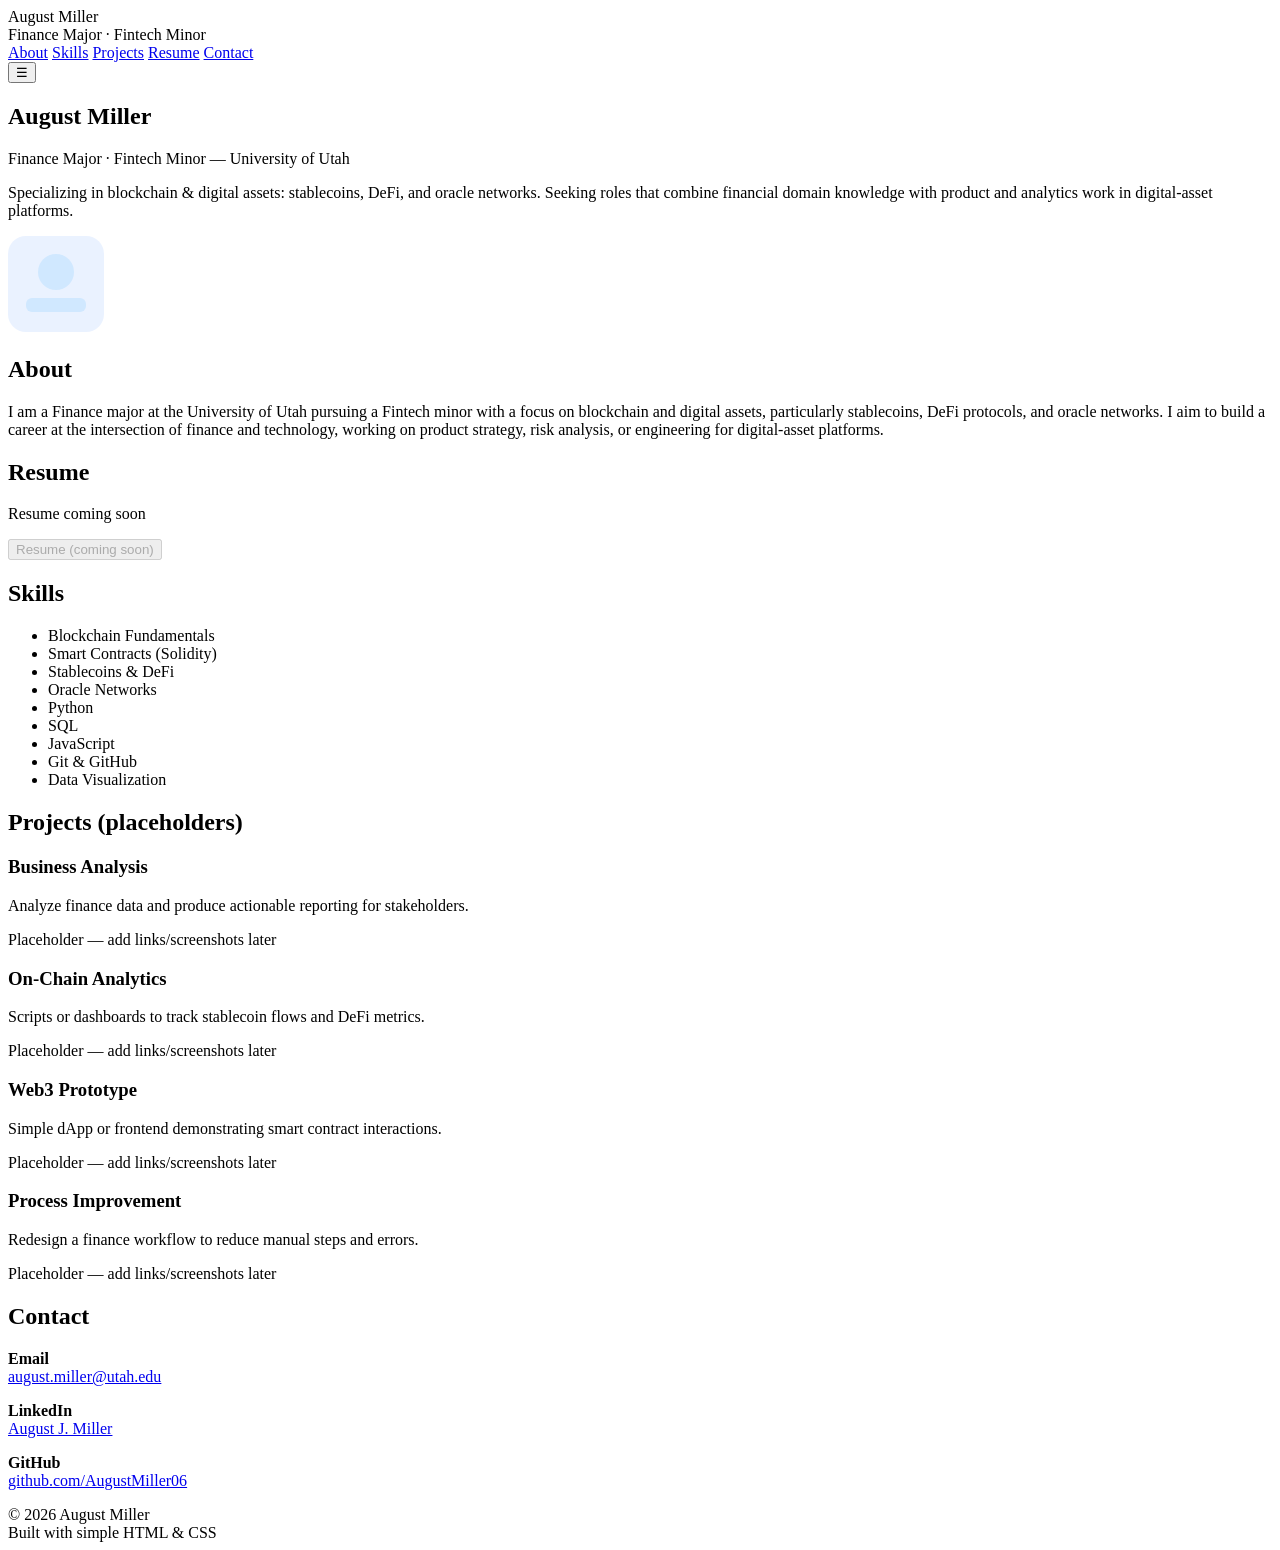
==== index.html @ 01db29d3 "Rename index_Version5.html to index.html" ====
<!doctype html>
<html lang="en">
<head>
  <meta charset="utf-8" />
  <meta name="viewport" content="width=device-width,initial-scale=1" />
  <title>August Miller — Portfolio</title>

  <!-- Google Font -->
  <link href="https://fonts.googleapis.com/css2?family=Inter:wght@300;400;600;700&display=swap" rel="stylesheet">

  <!-- Stylesheet -->
  <link rel="stylesheet" href="styles.css">
</head>
<body>
  <header class="site-header">
    <div class="wrap header-inner">
      <div class="brand">
        <div class="name">August Miller</div>
        <div class="title">Finance Major · Fintech Minor</div>
      </div>

      <nav class="main-nav" aria-label="Primary">
        <a href="#about">About</a>
        <a href="#skills">Skills</a>
        <a href="#projects">Projects</a>
        <a href="#resume">Resume</a>
        <a href="#contact">Contact</a>
      </nav>

      <button class="nav-toggle" aria-expanded="false" aria-label="Toggle navigation">☰</button>
    </div>
  </header>

  <main>
    <section class="hero">
      <div class="wrap hero-inner">
        <div class="hero-left">
          <h1 class="hero-name">August Miller</h1>
          <p class="hero-role">Finance Major · Fintech Minor — University of Utah</p>
          <p class="hero-blurb">
            Specializing in blockchain & digital assets: stablecoins, DeFi, and oracle networks. Seeking roles
            that combine financial domain knowledge with product and analytics work in digital‑asset platforms.
          </p>
        </div>
        <div class="hero-right" aria-hidden="true">
          <div class="avatar" title="August Miller">
            <svg width="96" height="96" viewBox="0 0 96 96" fill="none" xmlns="http://www.w3.org/2000/svg">
              <rect width="96" height="96" rx="18" fill="#EAF2FF"/>
              <circle cx="48" cy="36" r="18" fill="#D0E8FF"/>
              <rect x="18" y="62" width="60" height="14" rx="6" fill="#D0E8FF"/>
            </svg>
          </div>
        </div>
      </div>
    </section>

    <section id="about" class="section">
      <div class="wrap section-grid">
        <div class="card">
          <h2>About</h2>
          <p>
            I am a Finance major at the University of Utah pursuing a Fintech minor with a focus on blockchain and digital assets,
            particularly stablecoins, DeFi protocols, and oracle networks. I aim to build a career at the intersection of finance and technology,
            working on product strategy, risk analysis, or engineering for digital‑asset platforms.
          </p>
        </div>

        <div class="card">
          <h2 id="resume">Resume</h2>
          <p class="muted">Resume coming soon</p>
          <div class="card-cta">
            <button class="btn" disabled>Resume (coming soon)</button>
          </div>
        </div>
      </div>
    </section>

    <section id="skills" class="section">
      <div class="wrap">
        <h2>Skills</h2>
        <ul class="skills-grid" aria-label="Skills list">
          <li>Blockchain Fundamentals</li>
          <li>Smart Contracts (Solidity)</li>
          <li>Stablecoins & DeFi</li>
          <li>Oracle Networks</li>
          <li>Python</li>
          <li>SQL</li>
          <li>JavaScript</li>
          <li>Git & GitHub</li>
          <li>Data Visualization</li>
        </ul>
      </div>
    </section>

    <section id="projects" class="section">
      <div class="wrap">
        <h2>Projects (placeholders)</h2>
        <div class="projects-grid">
          <article class="project-card">
            <h3>Business Analysis</h3>
            <p>Analyze finance data and produce actionable reporting for stakeholders.</p>
            <p class="small muted">Placeholder — add links/screenshots later</p>
          </article>

          <article class="project-card">
            <h3>On‑Chain Analytics</h3>
            <p>Scripts or dashboards to track stablecoin flows and DeFi metrics.</p>
            <p class="small muted">Placeholder — add links/screenshots later</p>
          </article>

          <article class="project-card">
            <h3>Web3 Prototype</h3>
            <p>Simple dApp or frontend demonstrating smart contract interactions.</p>
            <p class="small muted">Placeholder — add links/screenshots later</p>
          </article>

          <article class="project-card">
            <h3>Process Improvement</h3>
            <p>Redesign a finance workflow to reduce manual steps and errors.</p>
            <p class="small muted">Placeholder — add links/screenshots later</p>
          </article>
        </div>
      </div>
    </section>

    <section id="contact" class="section">
      <div class="wrap">
        <h2>Contact</h2>
        <div class="contact-grid">
          <div>
            <p><strong>Email</strong><br><a href="mailto:august.miller@utah.edu">august.miller@utah.edu</a></p>
          </div>
          <div>
            <p><strong>LinkedIn</strong><br><a href="https://www.linkedin.com/in/august-j-miller/" target="_blank" rel="noopener">August J. Miller</a></p>
          </div>
          <div>
            <p><strong>GitHub</strong><br><a href="https://github.com/AugustMiller06" target="_blank" rel="noopener">github.com/AugustMiller06</a></p>
          </div>
        </div>
      </div>
    </section>
  </main>

  <footer class="site-footer">
    <div class="wrap">
      <div class="footer-inner">
        <div class="small muted">&copy; <span id="year"></span> August Miller</div>
        <div class="small muted">Built with simple HTML & CSS</div>
      </div>
    </div>
  </footer>

  <script>
    // Year
    document.getElementById('year').textContent = new Date().getFullYear();

    // Mobile nav toggle
    const navToggle = document.querySelector('.nav-toggle');
    const nav = document.querySelector('.main-nav');
    navToggle.addEventListener('click', () => {
      const expanded = navToggle.getAttribute('aria-expanded') === 'true';
      navToggle.setAttribute('aria-expanded', String(!expanded));
      nav.classList.toggle('open');
    });

    // Smooth scroll
    document.querySelectorAll('a[href^="#"]').forEach(a=>{
      a.addEventListener('click', e=>{
        const target = document.querySelector(a.getAttribute('href'));
        if (target) { e.preventDefault(); target.scrollIntoView({behavior:'smooth', block:'start'}); }
      });
    });
  </script>
</body>
</html>
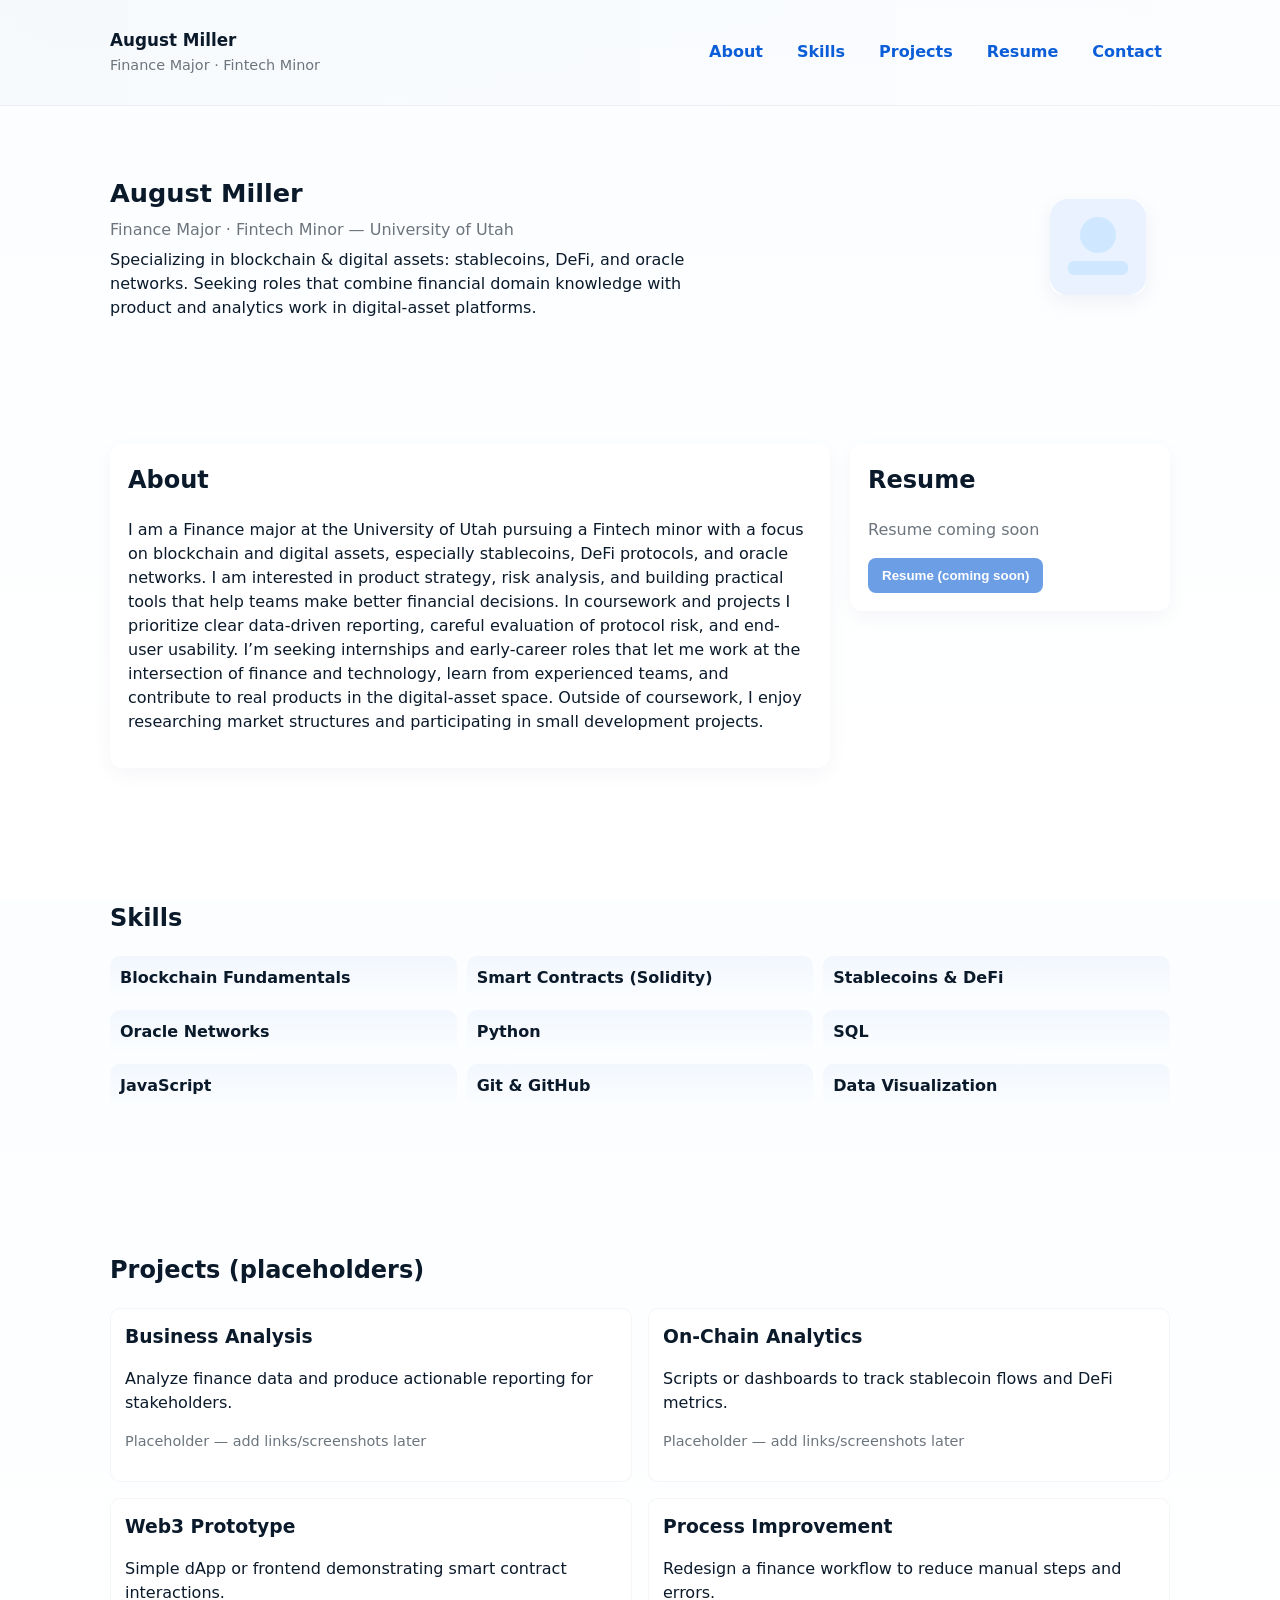
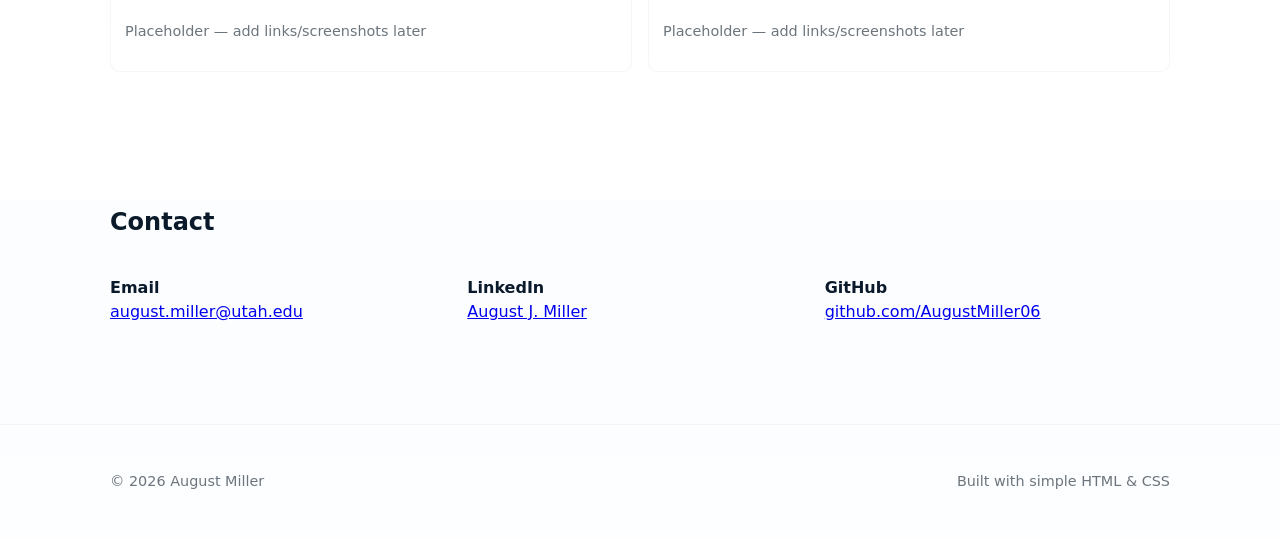
==== commit 0ad3ec3e: "Update personal description in index.html Expanded personal description to include interests and goa" ====
--- a/index.html
+++ b/index.html
@@ -59,9 +59,13 @@
         <div class="card">
           <h2>About</h2>
           <p>
-            I am a Finance major at the University of Utah pursuing a Fintech minor with a focus on blockchain and digital assets,
-            particularly stablecoins, DeFi protocols, and oracle networks. I aim to build a career at the intersection of finance and technology,
-            working on product strategy, risk analysis, or engineering for digital‑asset platforms.
+            I am a Finance major at the University of Utah pursuing a Fintech minor with a focus on blockchain and digital assets, 
+            especially stablecoins, DeFi protocols, and oracle networks. I am interested in product strategy, risk analysis, 
+            and building practical tools that help teams make better financial decisions. In coursework and projects I prioritize 
+            clear data-driven reporting, careful evaluation of protocol risk, and end-user usability. I’m seeking internships and 
+            early-career roles that let me work at the intersection of finance and technology, learn from experienced teams, and 
+            contribute to real products in the digital-asset space. Outside of coursework, I enjoy researching market structures and 
+            participating in small development projects.
           </p>
         </div>
 
--- a/styles.css
+++ b/styles.css
@@ -0,0 +1,95 @@
+:root{
+  --bg: #ffffff;
+  --card: #ffffff;
+  --accent: #0b5ed7;
+  --muted: #6c757d;
+  --text: #0b1a2b;
+  --glass: rgba(11,94,215,0.06);
+  --radius: 12px;
+  --wrap: 1100px;
+  font-family: 'Inter', system-ui, -apple-system, "Segoe UI", Roboto, "Helvetica Neue", Arial;
+  color-scheme: light;
+}
+
+*{box-sizing:border-box}
+html,body{height:100%}
+body{
+  margin:0;
+  background: linear-gradient(180deg,#fbfdff 0%,#ffffff 100%);
+  color:var(--text);
+  -webkit-font-smoothing:antialiased;
+  -moz-osx-font-smoothing:grayscale;
+  line-height:1.5;
+  font-size:16px;
+}
+
+/* Layout helpers */
+.wrap{max-width:var(--wrap);margin:0 auto;padding:28px 20px}
+
+/* Header */
+.site-header{
+  border-bottom:1px solid rgba(15,35,70,0.05);
+  background:linear-gradient(90deg, rgba(10,51,117,0.02), transparent);
+  position:sticky;top:0;z-index:20;
+}
+.header-inner{display:flex;align-items:center;gap:18px;justify-content:space-between}
+.brand .name{font-weight:700;font-size:1.05rem}
+.brand .title{color:var(--muted);font-size:0.9rem;margin-top:2px}
+
+/* Navigation */
+.main-nav{display:flex;gap:18px;align-items:center}
+.main-nav a{color:var(--accent);text-decoration:none;font-weight:600;padding:8px;border-radius:8px}
+.main-nav a:hover, .main-nav a:focus{background:var(--glass);outline:2px solid transparent}
+.nav-toggle{display:none;background:none;border:0;font-size:1.2rem;color:var(--accent);cursor:pointer}
+
+/* Hero */
+.hero{padding:40px 0}
+.hero-inner{display:grid;grid-template-columns:1fr 120px;gap:20px;align-items:center}
+.hero-name{font-size:1.6rem;margin:0;font-weight:700}
+.hero-role{margin:6px 0;color:var(--muted)}
+.hero-blurb{margin:0;color:var(--text);max-width:60ch}
+.avatar{width:96px;height:96px;border-radius:14px;display:flex;align-items:center;justify-content:center;box-shadow:0 6px 20px rgba(12,38,86,0.06);}
+
+/* Sections */
+.section{padding:28px 0}
+.section-grid{display:grid;grid-template-columns:1fr 320px;gap:20px;align-items:start}
+.card{background:var(--card);padding:18px;border-radius:12px;box-shadow:0 6px 20px rgba(12,38,86,0.04)}
+.card h2{margin-top:0}
+.card-cta{margin-top:12px}
+.btn{background:var(--accent);color:#fff;border:0;padding:10px 14px;border-radius:8px;font-weight:600;cursor:pointer}
+.btn[disabled]{opacity:0.6;cursor:default}
+
+/* Skills */
+.skills-grid{display:grid;grid-template-columns:repeat(3,1fr);gap:10px;list-style:none;padding:0;margin:12px 0}
+.skills-grid li{background:linear-gradient(180deg,rgba(11,94,215,0.04),transparent);padding:10px;border-radius:10px;font-weight:600;color:var(--text)}
+
+/* Projects */
+.projects-grid{display:grid;grid-template-columns:repeat(2,1fr);gap:16px;margin-top:12px}
+.project-card{background:#fff;padding:14px;border-radius:10px;border:1px solid rgba(15,35,70,0.04)}
+.project-card h3{margin:0 0 8px 0}
+
+/* Contact */
+.contact-grid{display:grid;grid-template-columns:repeat(3,1fr);gap:12px}
+
+/* Footer */
+.site-footer{border-top:1px solid rgba(15,35,70,0.04);margin-top:28px;background:transparent}
+.footer-inner{display:flex;justify-content:space-between;gap:12px;align-items:center;padding:18px 0}
+.small{font-size:0.9rem}
+.muted{color:var(--muted)}
+
+/* Responsive */
+@media (max-width:920px){
+  .projects-grid{grid-template-columns:repeat(1,1fr)}
+  .section-grid{grid-template-columns:1fr}
+  .hero-inner{grid-template-columns:1fr 96px}
+  .skills-grid{grid-template-columns:repeat(2,1fr)}
+}
+
+@media (max-width:640px){
+  .main-nav{position:absolute;right:20px;top:64px;background:white;padding:12px;border-radius:10px;box-shadow:0 8px 30px rgba(12,38,86,0.08);display:none}
+  .main-nav.open{display:flex;flex-direction:column;gap:8px}
+  .nav-toggle{display:inline-block}
+  .header-inner{align-items:center}
+  .contact-grid{grid-template-columns:1fr}
+  .skills-grid{grid-template-columns:repeat(1,1fr)}
+}
